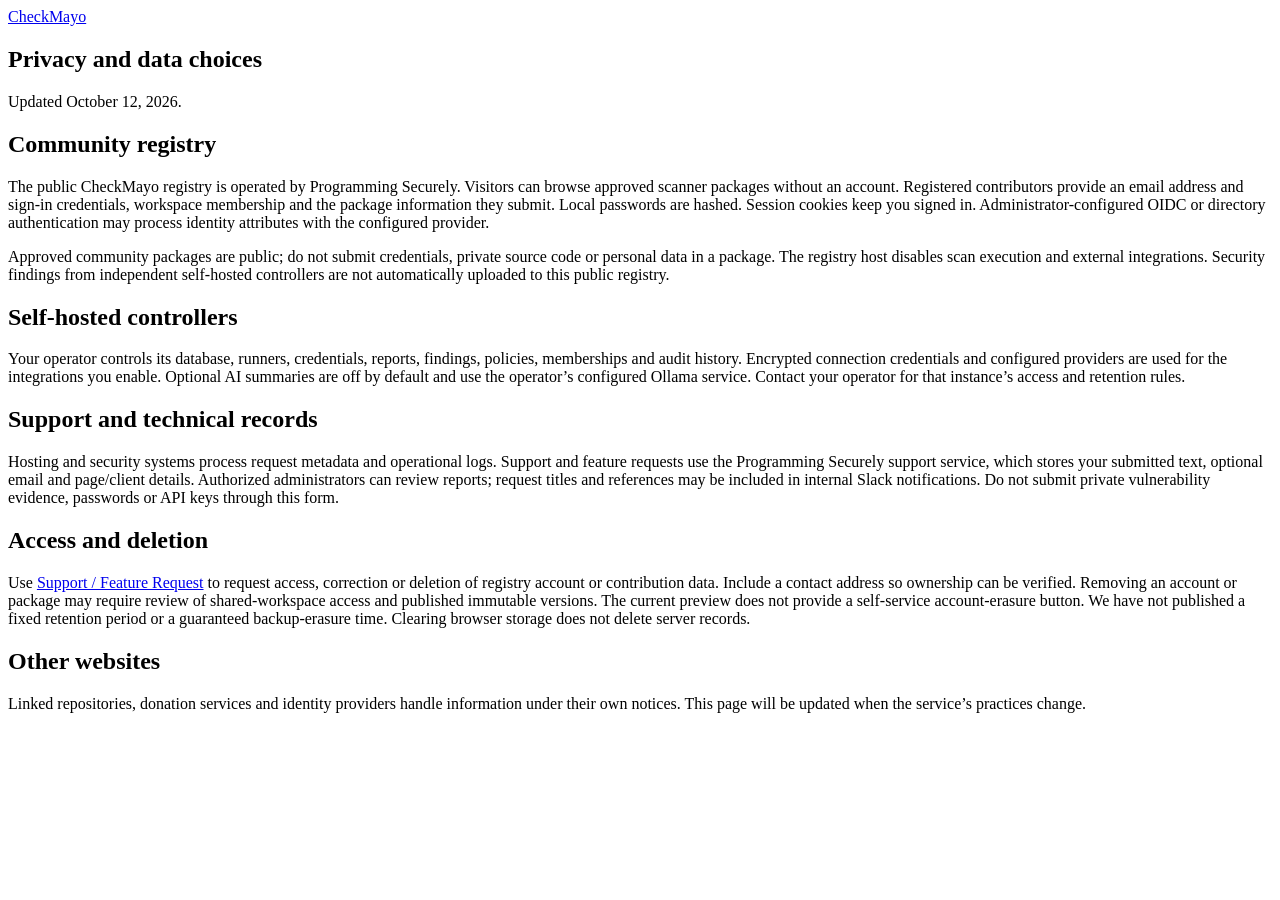
==== app/static/privacy.html @ 940d40ff "Add registry privacy notice and support links" ====
<!doctype html><html lang="en"><head><meta charset="utf-8"><meta name="viewport" content="width=device-width,initial-scale=1"><title>Privacy — CheckMayo</title><link rel="stylesheet" href="/static/styles.css"></head><body><header><a href="/">CheckMayo</a></header><main><section><h1>Privacy and data choices</h1><p>Updated October 12, 2026.</p><h2>Community registry</h2><p>The public CheckMayo registry is operated by Programming Securely. Visitors can browse approved scanner packages without an account. Registered contributors provide an email address and sign-in credentials, workspace membership and the package information they submit. Local passwords are hashed. Session cookies keep you signed in. Administrator-configured OIDC or directory authentication may process identity attributes with the configured provider.</p><p>Approved community packages are public; do not submit credentials, private source code or personal data in a package. The registry host disables scan execution and external integrations. Security findings from independent self-hosted controllers are not automatically uploaded to this public registry.</p><h2>Self-hosted controllers</h2><p>Your operator controls its database, runners, credentials, reports, findings, policies, memberships and audit history. Encrypted connection credentials and configured providers are used for the integrations you enable. Optional AI summaries are off by default and use the operator’s configured Ollama service. Contact your operator for that instance’s access and retention rules.</p><h2>Support and technical records</h2><p>Hosting and security systems process request metadata and operational logs. Support and feature requests use the Programming Securely support service, which stores your submitted text, optional email and page/client details. Authorized administrators can review reports; request titles and references may be included in internal Slack notifications. Do not submit private vulnerability evidence, passwords or API keys through this form.</p><h2>Access and deletion</h2><p>Use <a href="https://programmingsecurely.com/support/checkmayo">Support / Feature Request</a> to request access, correction or deletion of registry account or contribution data. Include a contact address so ownership can be verified. Removing an account or package may require review of shared-workspace access and published immutable versions. The current preview does not provide a self-service account-erasure button. We have not published a fixed retention period or a guaranteed backup-erasure time. Clearing browser storage does not delete server records.</p><h2>Other websites</h2><p>Linked repositories, donation services and identity providers handle information under their own notices. This page will be updated when the service’s practices change.</p></section></main></body></html>
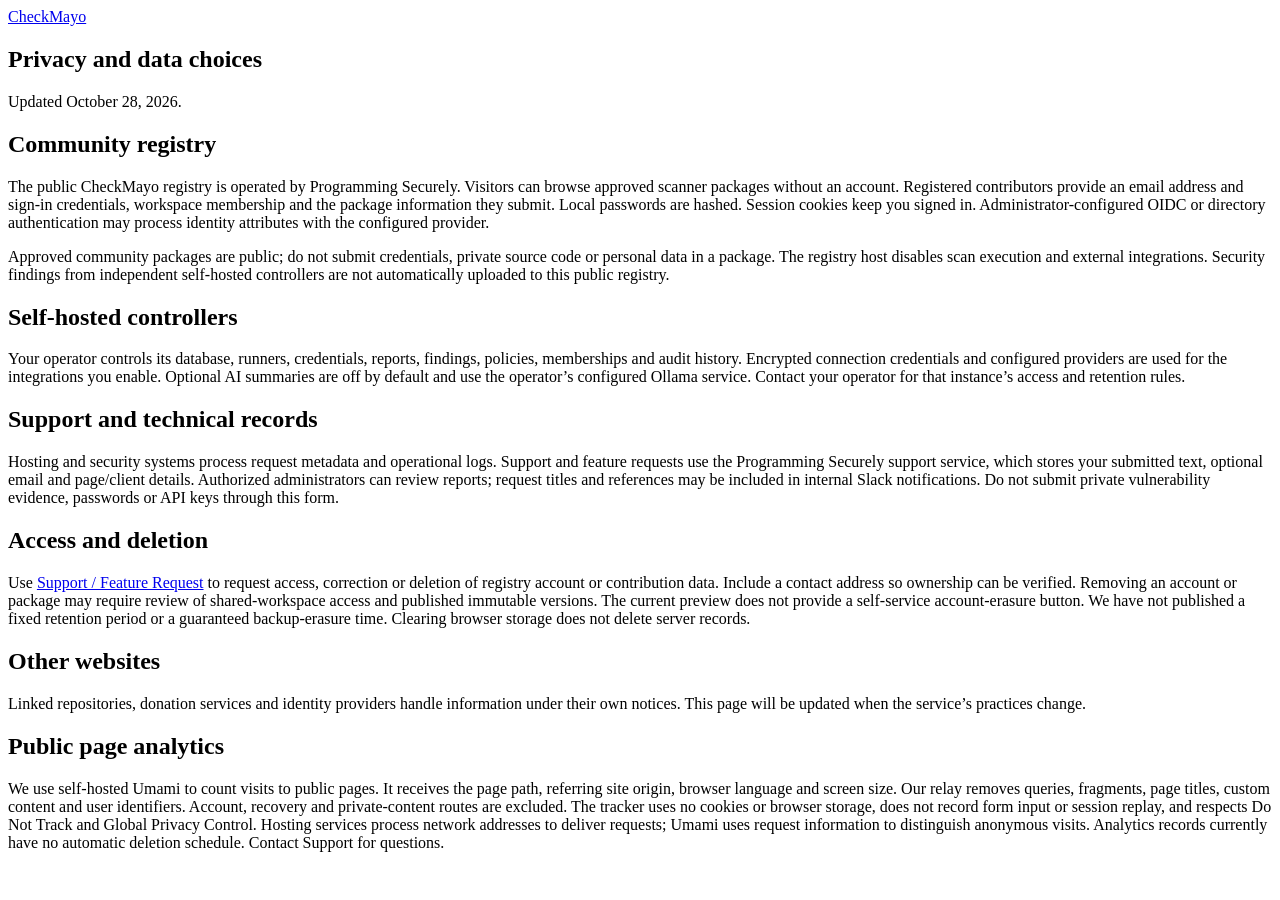
==== commit ddf95d75: "Disclose and enable public-page visitor analytics" ====
--- a/app/static/privacy.html
+++ b/app/static/privacy.html
@@ -1 +1 @@
-<!doctype html><html lang="en"><head><meta charset="utf-8"><meta name="viewport" content="width=device-width,initial-scale=1"><title>Privacy — CheckMayo</title><link rel="stylesheet" href="/static/styles.css"></head><body><header><a href="/">CheckMayo</a></header><main><section><h1>Privacy and data choices</h1><p>Updated October 12, 2026.</p><h2>Community registry</h2><p>The public CheckMayo registry is operated by Programming Securely. Visitors can browse approved scanner packages without an account. Registered contributors provide an email address and sign-in credentials, workspace membership and the package information they submit. Local passwords are hashed. Session cookies keep you signed in. Administrator-configured OIDC or directory authentication may process identity attributes with the configured provider.</p><p>Approved community packages are public; do not submit credentials, private source code or personal data in a package. The registry host disables scan execution and external integrations. Security findings from independent self-hosted controllers are not automatically uploaded to this public registry.</p><h2>Self-hosted controllers</h2><p>Your operator controls its database, runners, credentials, reports, findings, policies, memberships and audit history. Encrypted connection credentials and configured providers are used for the integrations you enable. Optional AI summaries are off by default and use the operator’s configured Ollama service. Contact your operator for that instance’s access and retention rules.</p><h2>Support and technical records</h2><p>Hosting and security systems process request metadata and operational logs. Support and feature requests use the Programming Securely support service, which stores your submitted text, optional email and page/client details. Authorized administrators can review reports; request titles and references may be included in internal Slack notifications. Do not submit private vulnerability evidence, passwords or API keys through this form.</p><h2>Access and deletion</h2><p>Use <a href="https://programmingsecurely.com/support/checkmayo">Support / Feature Request</a> to request access, correction or deletion of registry account or contribution data. Include a contact address so ownership can be verified. Removing an account or package may require review of shared-workspace access and published immutable versions. The current preview does not provide a self-service account-erasure button. We have not published a fixed retention period or a guaranteed backup-erasure time. Clearing browser storage does not delete server records.</p><h2>Other websites</h2><p>Linked repositories, donation services and identity providers handle information under their own notices. This page will be updated when the service’s practices change.</p></section></main></body></html>+<!doctype html><html lang="en"><head><meta charset="utf-8"><meta name="viewport" content="width=device-width,initial-scale=1"><title>Privacy — CheckMayo</title><link rel="stylesheet" href="/static/styles.css"><script defer src="/analytics/script.js"></script></head><body><header><a href="/">CheckMayo</a></header><main><section><h1>Privacy and data choices</h1><p>Updated October 28, 2026.</p><h2>Community registry</h2><p>The public CheckMayo registry is operated by Programming Securely. Visitors can browse approved scanner packages without an account. Registered contributors provide an email address and sign-in credentials, workspace membership and the package information they submit. Local passwords are hashed. Session cookies keep you signed in. Administrator-configured OIDC or directory authentication may process identity attributes with the configured provider.</p><p>Approved community packages are public; do not submit credentials, private source code or personal data in a package. The registry host disables scan execution and external integrations. Security findings from independent self-hosted controllers are not automatically uploaded to this public registry.</p><h2>Self-hosted controllers</h2><p>Your operator controls its database, runners, credentials, reports, findings, policies, memberships and audit history. Encrypted connection credentials and configured providers are used for the integrations you enable. Optional AI summaries are off by default and use the operator’s configured Ollama service. Contact your operator for that instance’s access and retention rules.</p><h2>Support and technical records</h2><p>Hosting and security systems process request metadata and operational logs. Support and feature requests use the Programming Securely support service, which stores your submitted text, optional email and page/client details. Authorized administrators can review reports; request titles and references may be included in internal Slack notifications. Do not submit private vulnerability evidence, passwords or API keys through this form.</p><h2>Access and deletion</h2><p>Use <a href="https://programmingsecurely.com/support/checkmayo">Support / Feature Request</a> to request access, correction or deletion of registry account or contribution data. Include a contact address so ownership can be verified. Removing an account or package may require review of shared-workspace access and published immutable versions. The current preview does not provide a self-service account-erasure button. We have not published a fixed retention period or a guaranteed backup-erasure time. Clearing browser storage does not delete server records.</p><h2>Other websites</h2><p>Linked repositories, donation services and identity providers handle information under their own notices. This page will be updated when the service’s practices change.</p></section><section><h2>Public page analytics</h2><p>We use self-hosted Umami to count visits to public pages. It receives the page path, referring site origin, browser language and screen size. Our relay removes queries, fragments, page titles, custom content and user identifiers. Account, recovery and private-content routes are excluded. The tracker uses no cookies or browser storage, does not record form input or session replay, and respects Do Not Track and Global Privacy Control. Hosting services process network addresses to deliver requests; Umami uses request information to distinguish anonymous visits. Analytics records currently have no automatic deletion schedule. Contact Support for questions.</p></section></main></body></html>
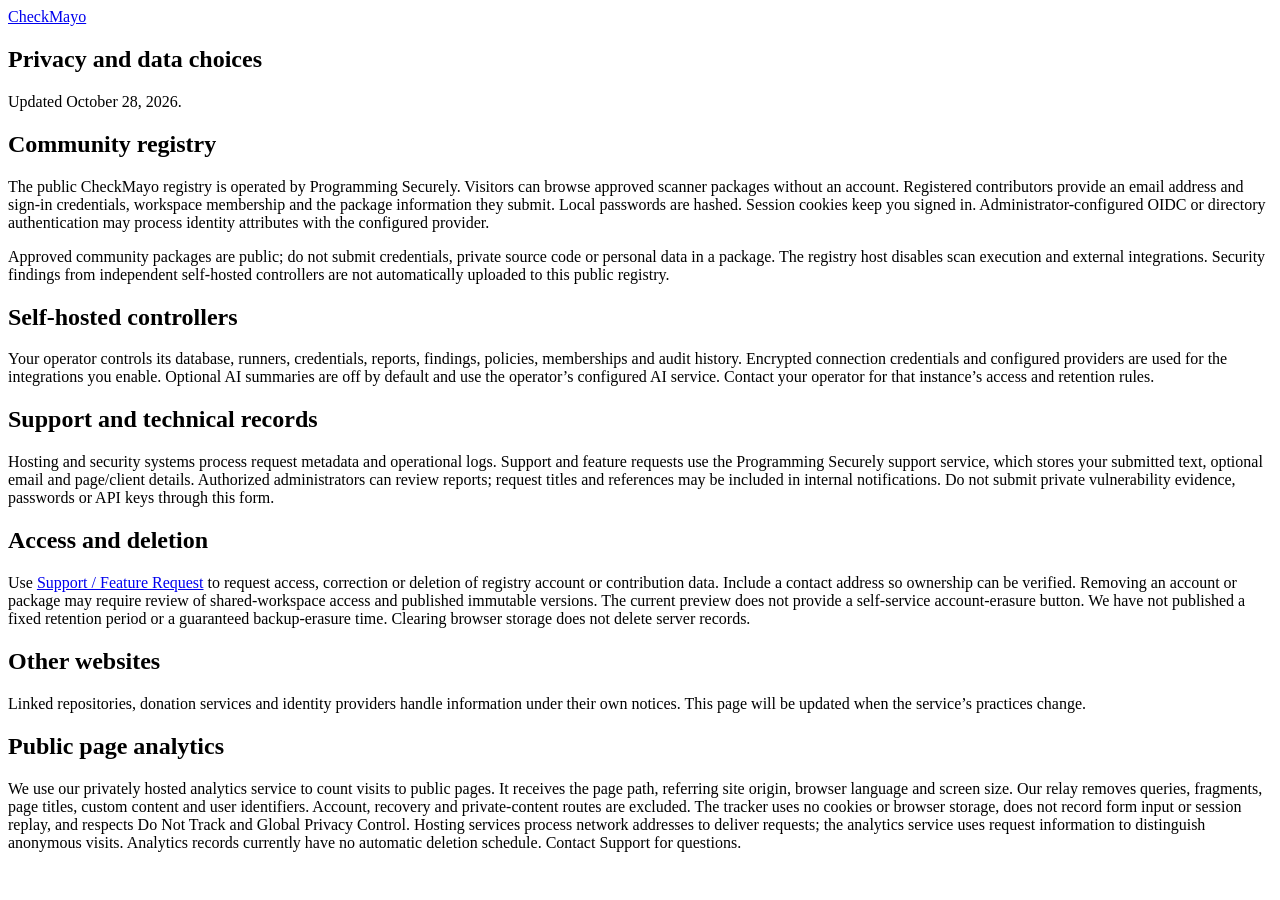
==== commit 2bfa16eb: "Describe privacy services without internal system names" ====
--- a/app/static/privacy.html
+++ b/app/static/privacy.html
@@ -1 +1 @@
-<!doctype html><html lang="en"><head><meta charset="utf-8"><meta name="viewport" content="width=device-width,initial-scale=1"><title>Privacy — CheckMayo</title><link rel="stylesheet" href="/static/styles.css"><script defer src="/analytics/script.js"></script></head><body><header><a href="/">CheckMayo</a></header><main><section><h1>Privacy and data choices</h1><p>Updated October 28, 2026.</p><h2>Community registry</h2><p>The public CheckMayo registry is operated by Programming Securely. Visitors can browse approved scanner packages without an account. Registered contributors provide an email address and sign-in credentials, workspace membership and the package information they submit. Local passwords are hashed. Session cookies keep you signed in. Administrator-configured OIDC or directory authentication may process identity attributes with the configured provider.</p><p>Approved community packages are public; do not submit credentials, private source code or personal data in a package. The registry host disables scan execution and external integrations. Security findings from independent self-hosted controllers are not automatically uploaded to this public registry.</p><h2>Self-hosted controllers</h2><p>Your operator controls its database, runners, credentials, reports, findings, policies, memberships and audit history. Encrypted connection credentials and configured providers are used for the integrations you enable. Optional AI summaries are off by default and use the operator’s configured Ollama service. Contact your operator for that instance’s access and retention rules.</p><h2>Support and technical records</h2><p>Hosting and security systems process request metadata and operational logs. Support and feature requests use the Programming Securely support service, which stores your submitted text, optional email and page/client details. Authorized administrators can review reports; request titles and references may be included in internal Slack notifications. Do not submit private vulnerability evidence, passwords or API keys through this form.</p><h2>Access and deletion</h2><p>Use <a href="https://programmingsecurely.com/support/checkmayo">Support / Feature Request</a> to request access, correction or deletion of registry account or contribution data. Include a contact address so ownership can be verified. Removing an account or package may require review of shared-workspace access and published immutable versions. The current preview does not provide a self-service account-erasure button. We have not published a fixed retention period or a guaranteed backup-erasure time. Clearing browser storage does not delete server records.</p><h2>Other websites</h2><p>Linked repositories, donation services and identity providers handle information under their own notices. This page will be updated when the service’s practices change.</p></section><section><h2>Public page analytics</h2><p>We use self-hosted Umami to count visits to public pages. It receives the page path, referring site origin, browser language and screen size. Our relay removes queries, fragments, page titles, custom content and user identifiers. Account, recovery and private-content routes are excluded. The tracker uses no cookies or browser storage, does not record form input or session replay, and respects Do Not Track and Global Privacy Control. Hosting services process network addresses to deliver requests; Umami uses request information to distinguish anonymous visits. Analytics records currently have no automatic deletion schedule. Contact Support for questions.</p></section></main></body></html>+<!doctype html><html lang="en"><head><meta charset="utf-8"><meta name="viewport" content="width=device-width,initial-scale=1"><title>Privacy — CheckMayo</title><link rel="stylesheet" href="/static/styles.css"><script defer src="/analytics/script.js"></script></head><body><header><a href="/">CheckMayo</a></header><main><section><h1>Privacy and data choices</h1><p>Updated October 28, 2026.</p><h2>Community registry</h2><p>The public CheckMayo registry is operated by Programming Securely. Visitors can browse approved scanner packages without an account. Registered contributors provide an email address and sign-in credentials, workspace membership and the package information they submit. Local passwords are hashed. Session cookies keep you signed in. Administrator-configured OIDC or directory authentication may process identity attributes with the configured provider.</p><p>Approved community packages are public; do not submit credentials, private source code or personal data in a package. The registry host disables scan execution and external integrations. Security findings from independent self-hosted controllers are not automatically uploaded to this public registry.</p><h2>Self-hosted controllers</h2><p>Your operator controls its database, runners, credentials, reports, findings, policies, memberships and audit history. Encrypted connection credentials and configured providers are used for the integrations you enable. Optional AI summaries are off by default and use the operator’s configured AI service. Contact your operator for that instance’s access and retention rules.</p><h2>Support and technical records</h2><p>Hosting and security systems process request metadata and operational logs. Support and feature requests use the Programming Securely support service, which stores your submitted text, optional email and page/client details. Authorized administrators can review reports; request titles and references may be included in internal notifications. Do not submit private vulnerability evidence, passwords or API keys through this form.</p><h2>Access and deletion</h2><p>Use <a href="https://programmingsecurely.com/support/checkmayo">Support / Feature Request</a> to request access, correction or deletion of registry account or contribution data. Include a contact address so ownership can be verified. Removing an account or package may require review of shared-workspace access and published immutable versions. The current preview does not provide a self-service account-erasure button. We have not published a fixed retention period or a guaranteed backup-erasure time. Clearing browser storage does not delete server records.</p><h2>Other websites</h2><p>Linked repositories, donation services and identity providers handle information under their own notices. This page will be updated when the service’s practices change.</p></section><section><h2>Public page analytics</h2><p>We use our privately hosted analytics service to count visits to public pages. It receives the page path, referring site origin, browser language and screen size. Our relay removes queries, fragments, page titles, custom content and user identifiers. Account, recovery and private-content routes are excluded. The tracker uses no cookies or browser storage, does not record form input or session replay, and respects Do Not Track and Global Privacy Control. Hosting services process network addresses to deliver requests; the analytics service uses request information to distinguish anonymous visits. Analytics records currently have no automatic deletion schedule. Contact Support for questions.</p></section></main></body></html>
